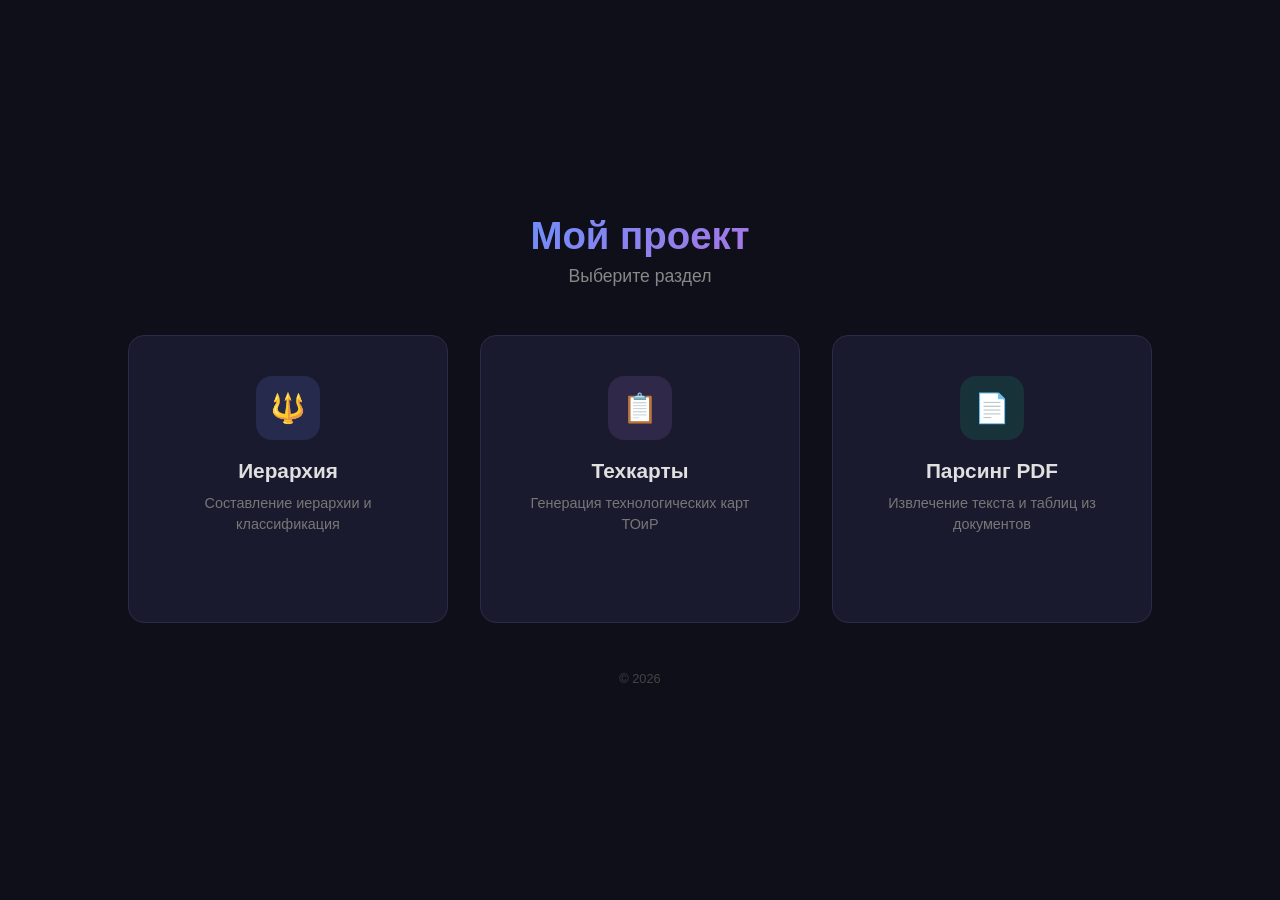
==== client/index.html @ 9e86a8b8 "парсинг и техкарты готово" ====
<!DOCTYPE html>
<html lang="ru">
<head>
    <meta charset="UTF-8">
    <meta name="viewport" content="width=device-width, initial-scale=1.0">
    <title>Главная</title>
    <style>
        *,*::before,*::after{margin:0;padding:0;box-sizing:border-box}
        body{font-family:'Segoe UI',Tahoma,Geneva,Verdana,sans-serif;min-height:100vh;display:flex;flex-direction:column;align-items:center;justify-content:center;background:#0f0f1a;color:#e0e0e0;padding:2rem}
        .header{text-align:center;margin-bottom:3rem}
        .header h1{font-size:2.4rem;font-weight:700;background:linear-gradient(135deg,#6e8efb,#a777e3);-webkit-background-clip:text;-webkit-text-fill-color:transparent;margin-bottom:.5rem}
        .header p{font-size:1.1rem;color:#888}
        .cards{display:flex;gap:2rem;flex-wrap:wrap;justify-content:center}
        .card{position:relative;width:320px;padding:2.5rem 2rem;border-radius:16px;background:#1a1a2e;border:1px solid #2a2a4a;text-decoration:none;color:inherit;transition:transform .3s,box-shadow .3s,border-color .3s;display:flex;flex-direction:column;align-items:center;text-align:center}
        .card:hover{transform:translateY(-6px);border-color:#6e8efb;box-shadow:0 12px 32px rgba(110,142,251,.15)}
        .card-icon{width:64px;height:64px;border-radius:16px;display:flex;align-items:center;justify-content:center;font-size:1.8rem;margin-bottom:1.2rem}
        .card:nth-child(1) .card-icon{background:rgba(110,142,251,.15)}
        .card:nth-child(2) .card-icon{background:rgba(167,119,227,.15)}
        .card:nth-child(3) .card-icon{background:rgba(16,185,129,.15)}
        .card h2{font-size:1.3rem;font-weight:600;margin-bottom:.6rem}
        .card p{font-size:.9rem;color:#777;line-height:1.5}
        .card-arrow{margin-top:1.5rem;font-size:1.2rem;color:#6e8efb;opacity:0;transform:translateX(-8px);transition:opacity .3s,transform .3s}
        .card:hover .card-arrow{opacity:1;transform:translateX(0)}
        .footer{margin-top:3rem;font-size:.8rem;color:#444}
        @media (max-width:720px){.header h1{font-size:1.8rem}.card{width:100%;max-width:360px}}
    </style>
</head>
<body>
    <div class="header">
        <h1>Мой проект</h1>
        <p>Выберите раздел</p>
    </div>
    <div class="cards">
        <a href="/hierarchy/" class="card">
            <div class="card-icon">🔱</div>
            <h2>Иерархия</h2>
            <p>Составление иерархии и классификация</p>
            <span class="card-arrow">→</span>
        </a>
        <a href="/technical_map/" class="card">
            <div class="card-icon">📋</div>
            <h2>Техкарты</h2>
            <p>Генерация технологических карт ТОиР</p>
            <span class="card-arrow">→</span>
        </a>
        <a href="/pdf_parser/" class="card">
            <div class="card-icon">📄</div>
            <h2>Парсинг PDF</h2>
            <p>Извлечение текста и таблиц из документов</p>
            <span class="card-arrow">→</span>
        </a>
    </div>
    <div class="footer">© 2026</div>
</body>
</html>
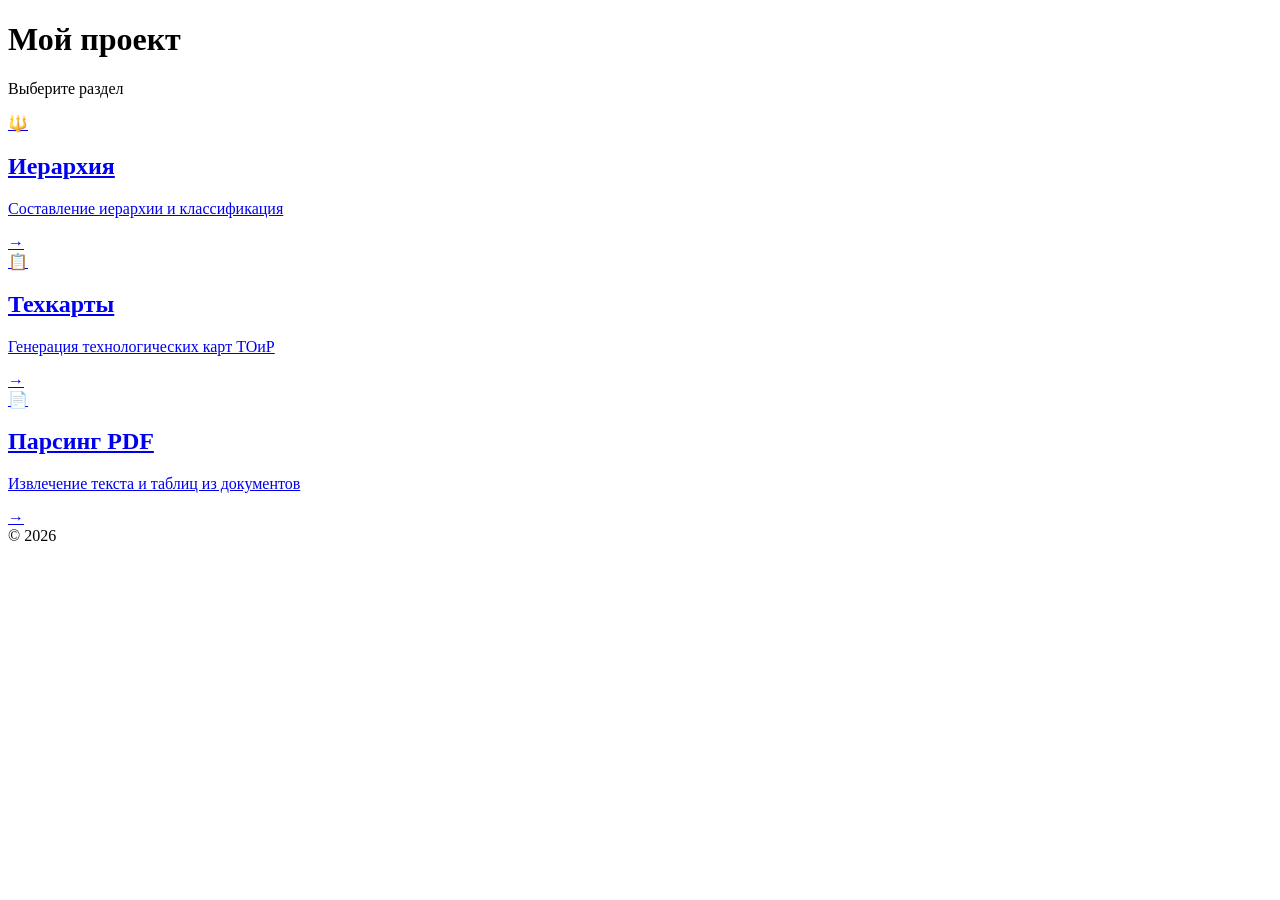
==== commit 0979aa12: "готово все" ====
--- a/client/index.html
+++ b/client/index.html
@@ -4,29 +4,11 @@
     <meta charset="UTF-8">
     <meta name="viewport" content="width=device-width, initial-scale=1.0">
     <title>Главная</title>
-    <style>
-        *,*::before,*::after{margin:0;padding:0;box-sizing:border-box}
-        body{font-family:'Segoe UI',Tahoma,Geneva,Verdana,sans-serif;min-height:100vh;display:flex;flex-direction:column;align-items:center;justify-content:center;background:#0f0f1a;color:#e0e0e0;padding:2rem}
-        .header{text-align:center;margin-bottom:3rem}
-        .header h1{font-size:2.4rem;font-weight:700;background:linear-gradient(135deg,#6e8efb,#a777e3);-webkit-background-clip:text;-webkit-text-fill-color:transparent;margin-bottom:.5rem}
-        .header p{font-size:1.1rem;color:#888}
-        .cards{display:flex;gap:2rem;flex-wrap:wrap;justify-content:center}
-        .card{position:relative;width:320px;padding:2.5rem 2rem;border-radius:16px;background:#1a1a2e;border:1px solid #2a2a4a;text-decoration:none;color:inherit;transition:transform .3s,box-shadow .3s,border-color .3s;display:flex;flex-direction:column;align-items:center;text-align:center}
-        .card:hover{transform:translateY(-6px);border-color:#6e8efb;box-shadow:0 12px 32px rgba(110,142,251,.15)}
-        .card-icon{width:64px;height:64px;border-radius:16px;display:flex;align-items:center;justify-content:center;font-size:1.8rem;margin-bottom:1.2rem}
-        .card:nth-child(1) .card-icon{background:rgba(110,142,251,.15)}
-        .card:nth-child(2) .card-icon{background:rgba(167,119,227,.15)}
-        .card:nth-child(3) .card-icon{background:rgba(16,185,129,.15)}
-        .card h2{font-size:1.3rem;font-weight:600;margin-bottom:.6rem}
-        .card p{font-size:.9rem;color:#777;line-height:1.5}
-        .card-arrow{margin-top:1.5rem;font-size:1.2rem;color:#6e8efb;opacity:0;transform:translateX(-8px);transition:opacity .3s,transform .3s}
-        .card:hover .card-arrow{opacity:1;transform:translateX(0)}
-        .footer{margin-top:3rem;font-size:.8rem;color:#444}
-        @media (max-width:720px){.header h1{font-size:1.8rem}.card{width:100%;max-width:360px}}
-    </style>
+    <link rel="stylesheet" href="/assets/css/style.css">
+    <link rel="stylesheet" href="/assets/css/index.css">
 </head>
-<body>
-    <div class="header">
+<body class="index-page">
+    <div class="header-index">
         <h1>Мой проект</h1>
         <p>Выберите раздел</p>
     </div>
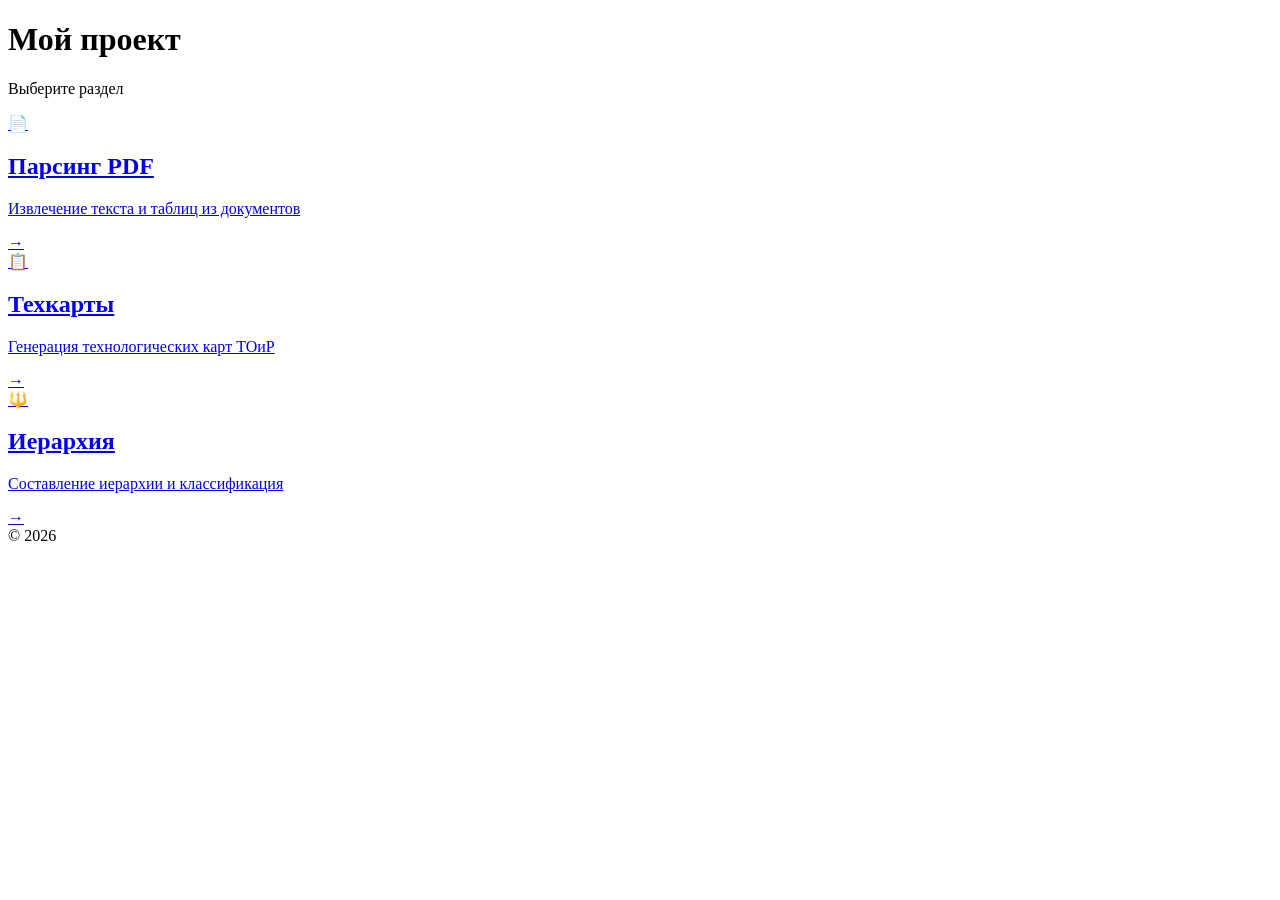
==== commit 43225293: "готово2" ====
--- a/client/index.html
+++ b/client/index.html
@@ -13,10 +13,10 @@
         <p>Выберите раздел</p>
     </div>
     <div class="cards">
-        <a href="/hierarchy/" class="card">
-            <div class="card-icon">🔱</div>
-            <h2>Иерархия</h2>
-            <p>Составление иерархии и классификация</p>
+        <a href="/pdf_parser/" class="card">
+            <div class="card-icon">📄</div>
+            <h2>Парсинг PDF</h2>
+            <p>Извлечение текста и таблиц из документов</p>
             <span class="card-arrow">→</span>
         </a>
         <a href="/technical_map/" class="card">
@@ -25,10 +25,10 @@
             <p>Генерация технологических карт ТОиР</p>
             <span class="card-arrow">→</span>
         </a>
-        <a href="/pdf_parser/" class="card">
-            <div class="card-icon">📄</div>
-            <h2>Парсинг PDF</h2>
-            <p>Извлечение текста и таблиц из документов</p>
+        <a href="/hierarchy/" class="card">
+            <div class="card-icon">🔱</div>
+            <h2>Иерархия</h2>
+            <p>Составление иерархии и классификация</p>
             <span class="card-arrow">→</span>
         </a>
     </div>
